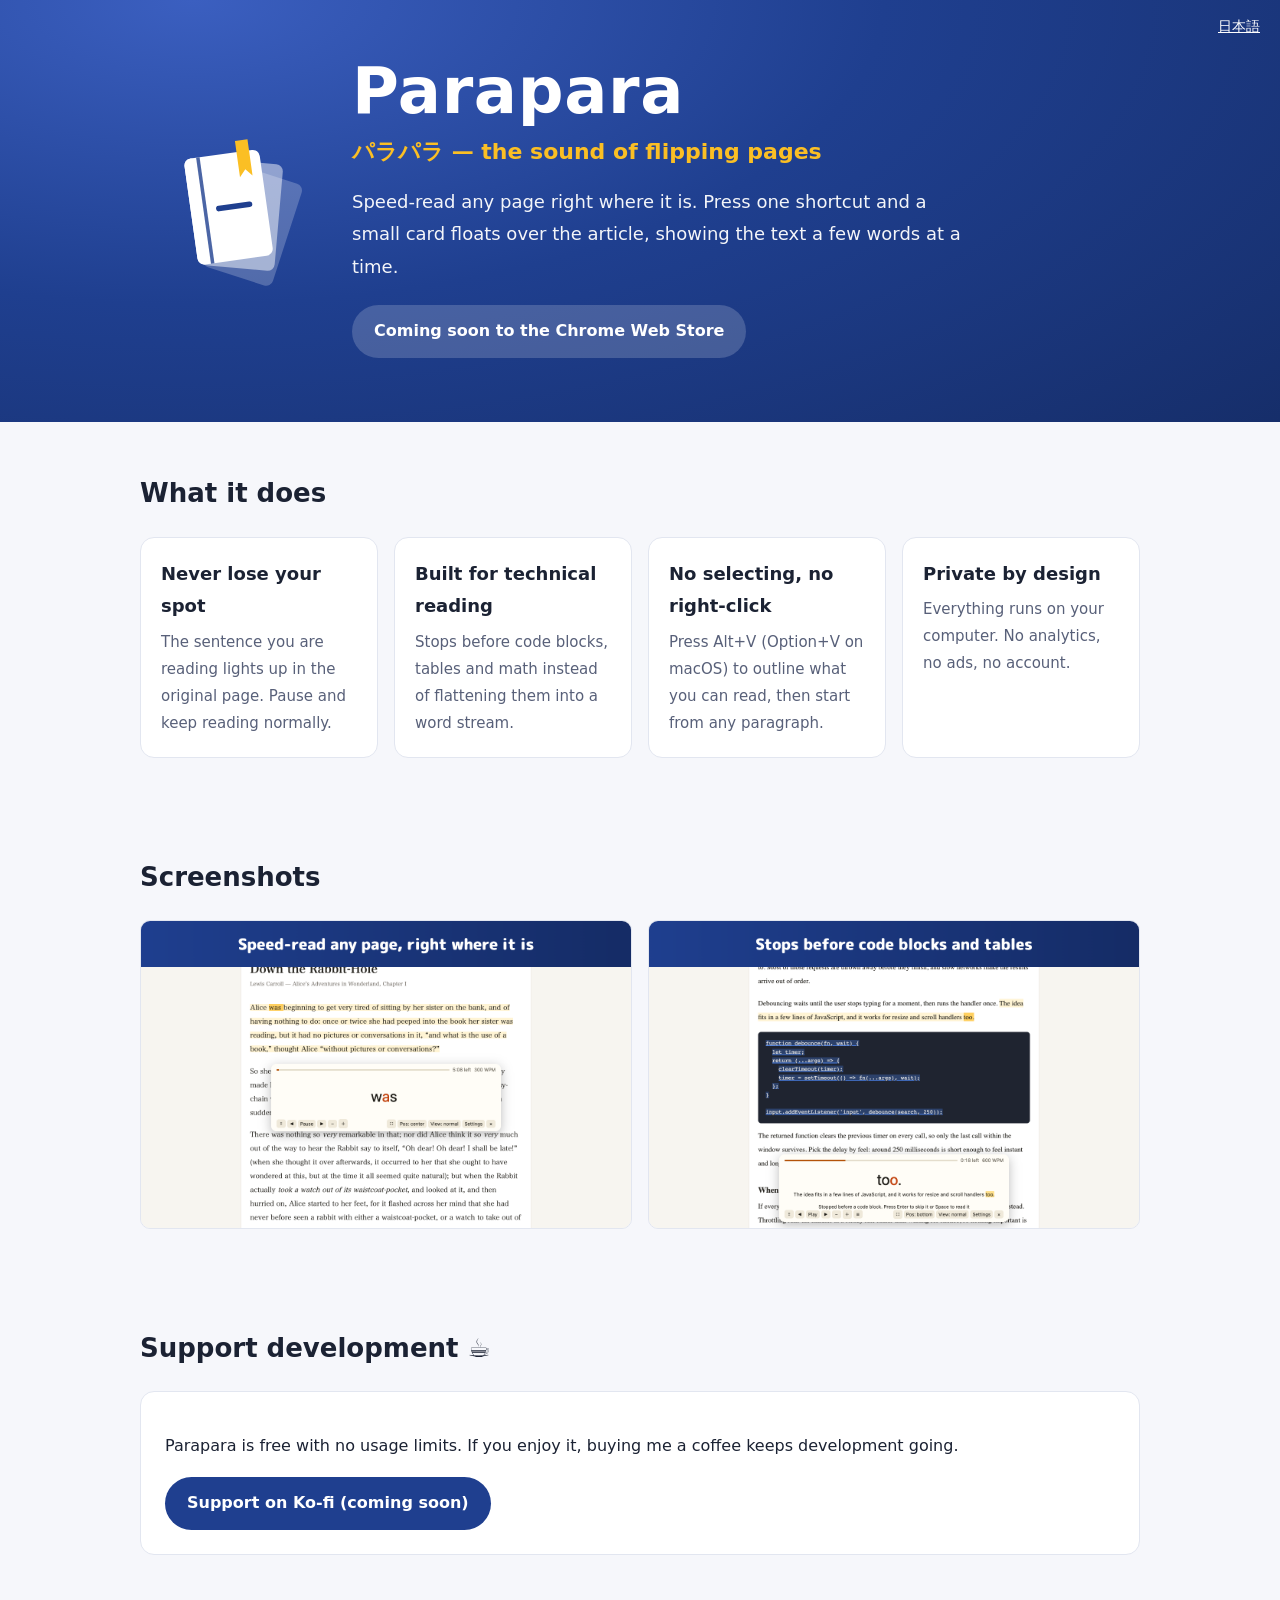
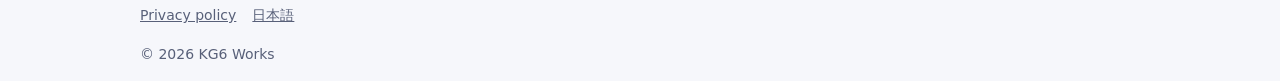
==== en/index.html @ 1e684c4f "feat: Parapara の公式ページとプライバシーポリシー（日英）を追加 - トップページ（日本語 / 英語）：機能の紹介、スクリーンショット、開発を応援する欄 - プライバシーポリシー（日本語" ====
<!doctype html>
<html lang="en">
<head>
<meta charset="utf-8">
<meta name="viewport" content="width=device-width,initial-scale=1">
<title>Parapara – Flipbook-style Speed Reader</title>
<meta name="description" content="Speed-read any web page or novel with one shortcut, right on the page. Phrase-aware Japanese, synced to the text. Nothing is sent.">
<link rel="icon" href="../assets/favicon-32.png">
<link rel="stylesheet" href="../assets/site.css">
</head>
<body>
<header class="hero" style="position:relative">
  <a class="lang" href="../">日本語</a>
  <div class="wrap">
    <img class="mark" src="../assets/mark.svg" alt="">
    <div>
      <h1>Parapara</h1>
      <div class="kana">パラパラ — the sound of flipping pages</div>
      <p>Speed-read any page right where it is. Press one shortcut and a small card floats over the article, showing the text a few words at a time.</p>
      <span class="btn soon" aria-disabled="true">Coming soon to the Chrome Web Store</span>
    </div>
  </div>
</header>
<main class="wrap">
  <section>
    <h2>What it does</h2>
    <div class="grid">
      <div class="card"><h3>Never lose your spot</h3><p>The sentence you are reading lights up in the original page. Pause and keep reading normally.</p></div>
      <div class="card"><h3>Built for technical reading</h3><p>Stops before code blocks, tables and math instead of flattening them into a word stream.</p></div>
      <div class="card"><h3>No selecting, no right-click</h3><p>Press Alt+V (Option+V on macOS) to outline what you can read, then start from any paragraph.</p></div>
      <div class="card"><h3>Private by design</h3><p>Everything runs on your computer. No analytics, no ads, no account.</p></div>
    </div>
  </section>
  <section>
    <h2>Screenshots</h2>
    <div class="shots">
      <img src="../assets/shot-en-1.png" alt="A reading card floating over a story, showing one word at a time" width="1280" height="800" loading="lazy">
      <img src="../assets/shot-en-3.png" alt="Reading paused before a code block, with the code highlighted on the page" width="1280" height="800" loading="lazy">
    </div>
  </section>
  <section>
    <h2>Support development ☕</h2>
    <div class="support">
      <p>Parapara is free with no usage limits. If you enjoy it, buying me a coffee keeps development going.</p>
      <span class="btn soon" style="background:var(--ai);color:#fff" aria-disabled="true">Support on Ko-fi (coming soon)</span>
    </div>
  </section>
</main>
<footer class="wrap">
  <a href="privacy.html">Privacy policy</a><a href="../">日本語</a>
  <p>© 2026 KG6 Works</p>
</footer>
</body>
</html>
---- assets/site.css ----
@import url("tokens.css");
:root{--bg:#f6f7fb;--fg:#1b2233;--muted:#586079;--card:#fff;--line:#e2e6f0}
@media (prefers-color-scheme:dark){:root{--bg:#10141f;--fg:#e8ebf3;--muted:#a3aac0;--card:#182033;--line:#2a3450}}
*{box-sizing:border-box}
html{-webkit-text-size-adjust:100%}
body{margin:0;background:var(--bg);color:var(--fg);font:16px/1.8 "Hiragino Sans","Noto Sans JP",system-ui,sans-serif}
a{color:inherit}
.wrap{max-width:1040px;margin:0 auto;padding:0 20px}
.hero{color:#fff;background:radial-gradient(120% 160% at 15% 0%,var(--ai-light),var(--ai) 45%,var(--ai-deep));padding:56px 0 64px}
.hero .wrap{display:flex;gap:32px;align-items:center;flex-wrap:wrap}
.hero img.mark{width:180px;height:180px;flex:none}
.hero h1{margin:0;font-size:clamp(40px,7vw,64px);line-height:1.1;letter-spacing:.01em}
.hero .kana{color:var(--yamabuki);font-weight:800;font-size:22px;margin:6px 0 14px}
.hero p{margin:0 0 22px;font-size:18px;opacity:.95;max-width:34em}
.lang{position:absolute;top:14px;right:20px;color:#fff;font-size:14px}
.btn{display:inline-block;padding:12px 22px;border-radius:999px;font-weight:700;text-decoration:none}
.btn.primary{background:#fff;color:var(--ai-deep)}
.btn.soon{background:rgba(255,255,255,.18);color:#fff;cursor:default}
section{padding:48px 0}
h2{font-size:26px;margin:0 0 20px}
.grid{display:grid;grid-template-columns:repeat(auto-fit,minmax(220px,1fr));gap:16px}
.card{background:var(--card);border:1px solid var(--line);border-radius:14px;padding:20px}
.card h3{margin:0 0 6px;font-size:18px}
.card p{margin:0;color:var(--muted);font-size:15px}
.shots{display:grid;grid-template-columns:repeat(auto-fit,minmax(300px,1fr));gap:16px}
.shots img{width:100%;height:auto;border-radius:10px;border:1px solid var(--line);display:block}
.support{background:var(--card);border:1px solid var(--line);border-radius:14px;padding:24px}
footer{padding:32px 0 48px;color:var(--muted);font-size:14px}
footer a{margin-right:16px}
.doc{max-width:760px;margin:0 auto;padding:40px 20px 64px}
.doc h1{font-size:30px;margin:0 0 8px}.doc h2{font-size:21px;margin:36px 0 10px}
.doc .meta{color:var(--muted);font-size:14px}
.todo{background:#fff4c2;color:#5b4700;padding:0 4px;border-radius:4px}
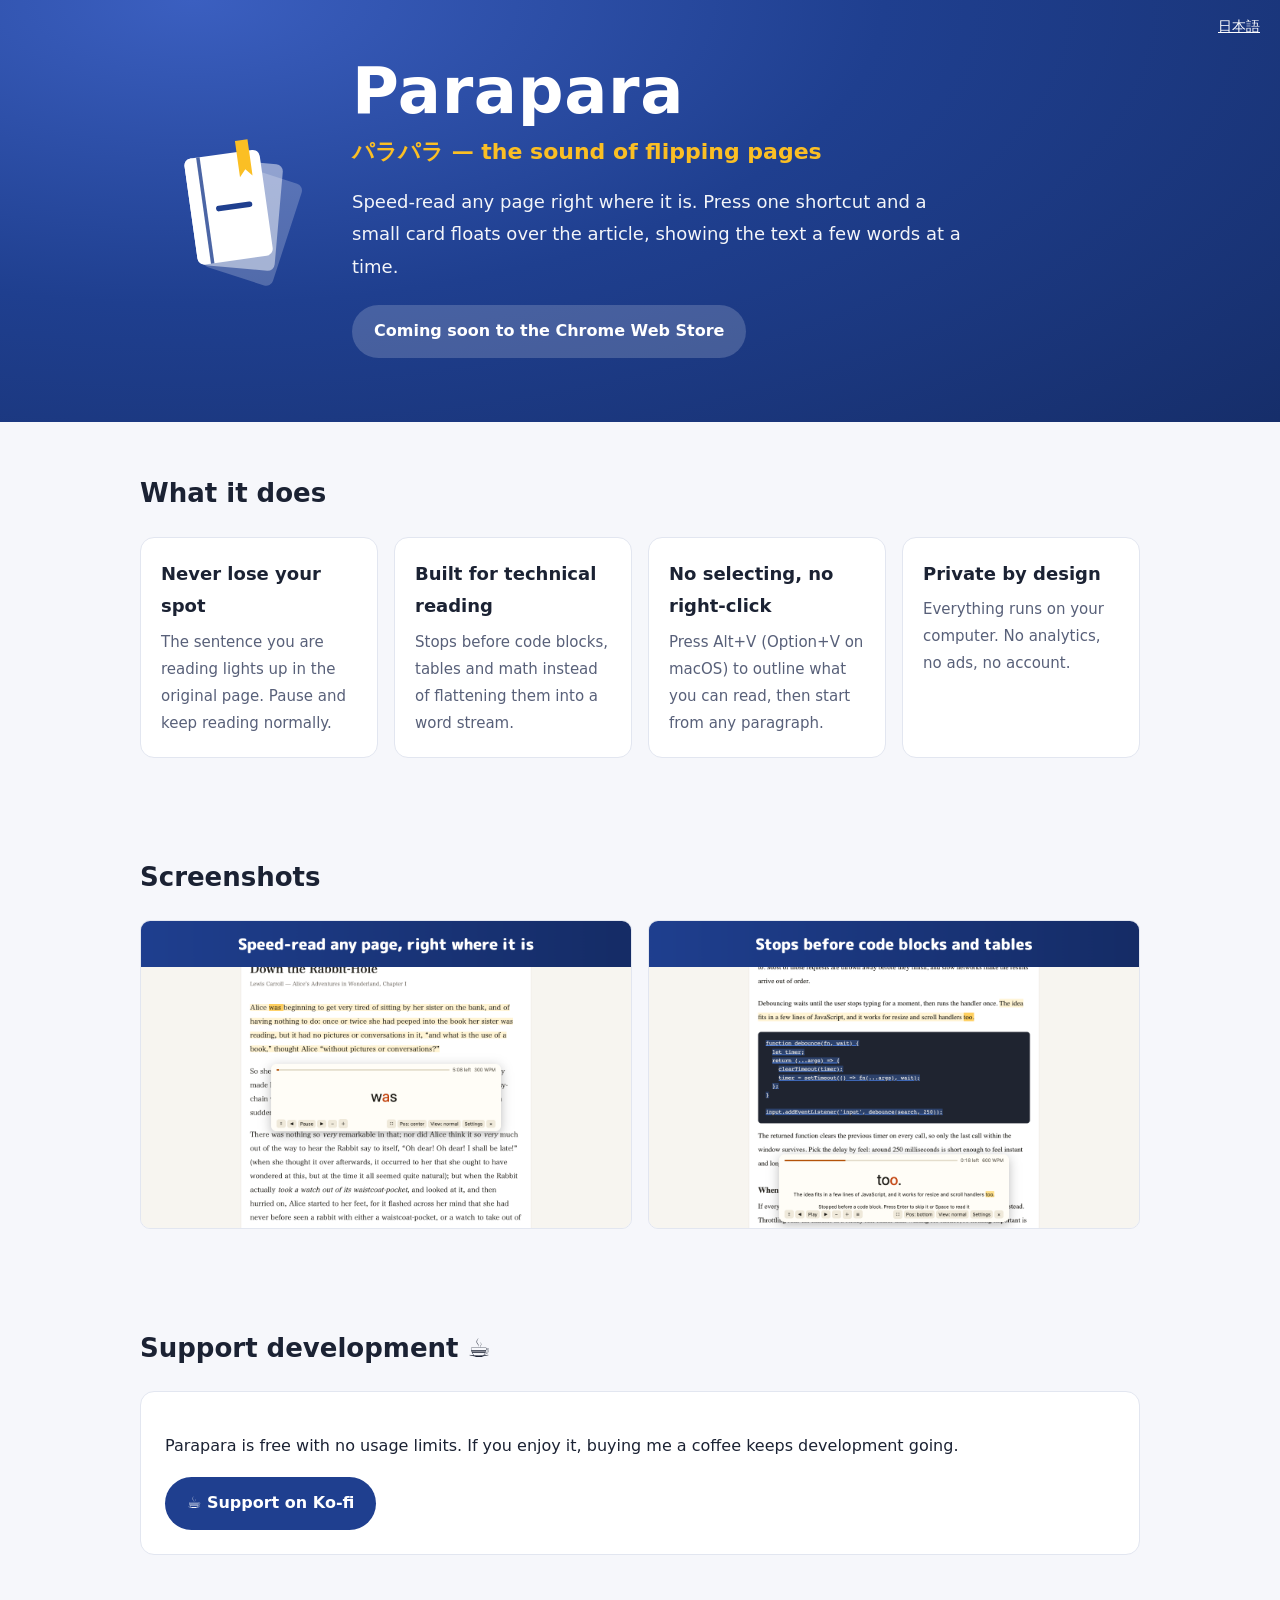
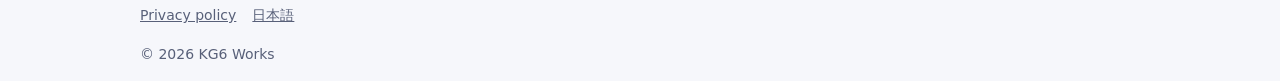
==== commit 25f271e2: "feat: 応援ボタンに OFUSE（日本語）と Ko-fi（英語）のリンクを入れる Co-Authored-By: Claude Opus 5.5 <noreply@anthropic.com>" ====
--- a/en/index.html
+++ b/en/index.html
@@ -42,7 +42,7 @@
     <h2>Support development ☕</h2>
     <div class="support">
       <p>Parapara is free with no usage limits. If you enjoy it, buying me a coffee keeps development going.</p>
-      <span class="btn soon" style="background:var(--ai);color:#fff" aria-disabled="true">Support on Ko-fi (coming soon)</span>
+      <a class="btn" style="background:var(--ai);color:#fff" href="https://ko-fi.com/timesaverdev" target="_blank" rel="noopener noreferrer">☕ Support on Ko-fi</a>
     </div>
   </section>
 </main>
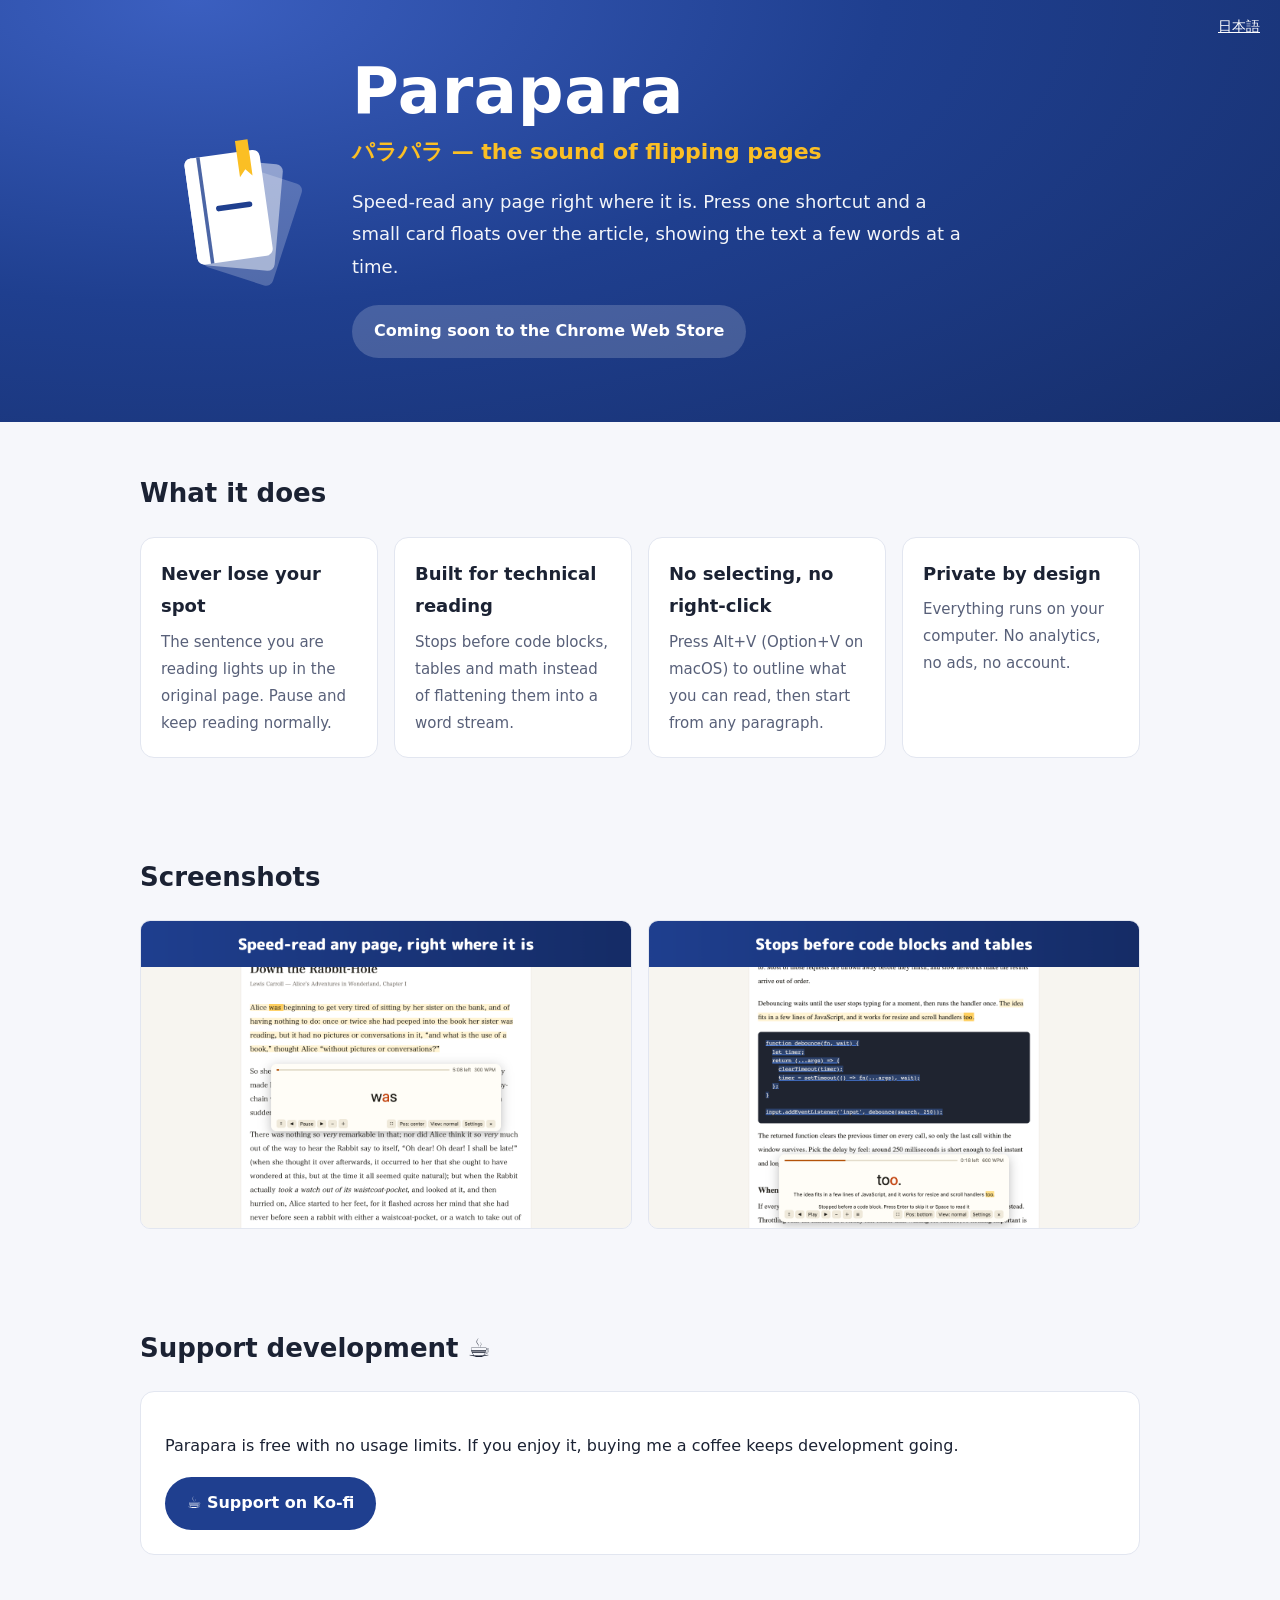
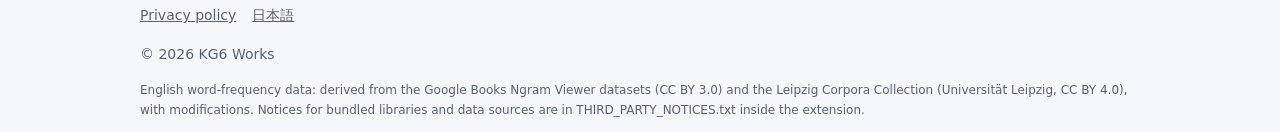
==== commit 8073dd45: "docs: 英語の語頻度データのクレジットをフッターに追加する Co-Authored-By: Claude Opus 5.5 <noreply@anthropic.com>" ====
--- a/en/index.html
+++ b/en/index.html
@@ -49,6 +49,7 @@
 <footer class="wrap">
   <a href="privacy.html">Privacy policy</a><a href="../">日本語</a>
   <p>© 2026 KG6 Works</p>
+  <p class="credit">English word-frequency data: derived from the Google Books Ngram Viewer datasets (CC BY 3.0) and the Leipzig Corpora Collection (Universität Leipzig, CC BY 4.0), with modifications. Notices for bundled libraries and data sources are in THIRD_PARTY_NOTICES.txt inside the extension.</p>
 </footer>
 </body>
 </html>
--- a/assets/site.css
+++ b/assets/site.css
@@ -27,6 +27,7 @@
 .support{background:var(--card);border:1px solid var(--line);border-radius:14px;padding:24px}
 footer{padding:32px 0 48px;color:var(--muted);font-size:14px}
 footer a{margin-right:16px}
+footer .credit{font-size:12px;line-height:1.6}
 .doc{max-width:760px;margin:0 auto;padding:40px 20px 64px}
 .doc h1{font-size:30px;margin:0 0 8px}.doc h2{font-size:21px;margin:36px 0 10px}
 .doc .meta{color:var(--muted);font-size:14px}
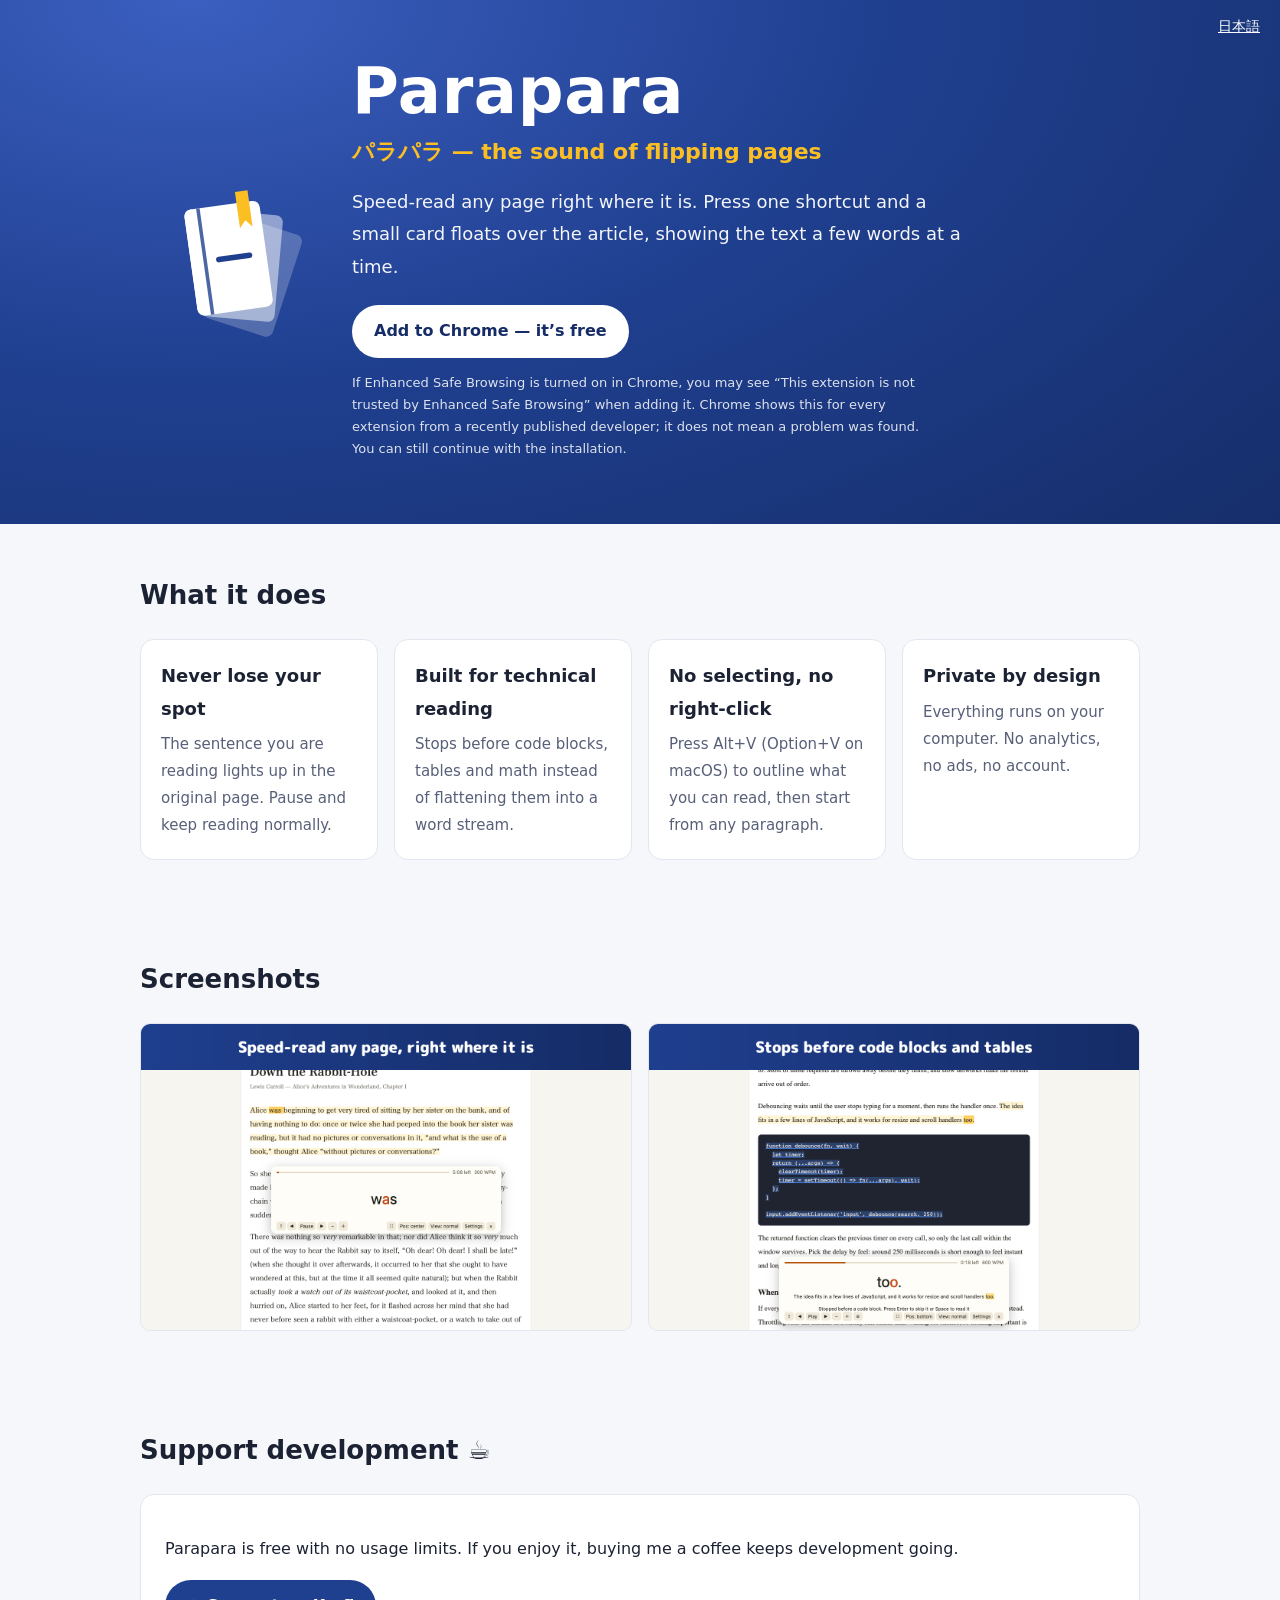
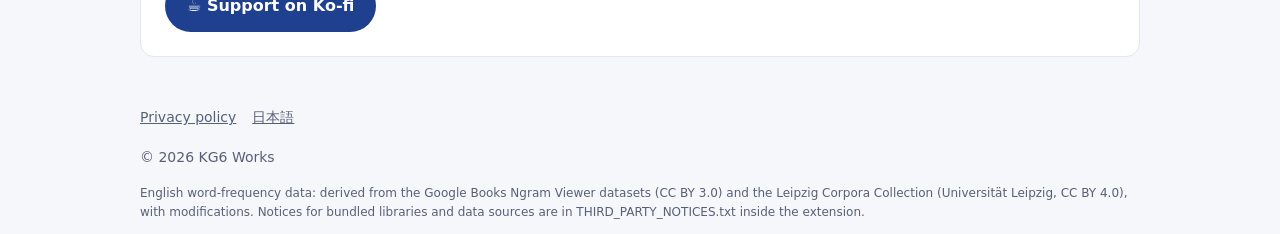
==== commit 765adb6a: "docs: ストアへのリンクと、追加時の確認画面についての案内を追加する Co-Authored-By: Claude Opus 5.5 <noreply@anthropic.com>" ====
--- a/en/index.html
+++ b/en/index.html
@@ -17,7 +17,8 @@
       <h1>Parapara</h1>
       <div class="kana">パラパラ — the sound of flipping pages</div>
       <p>Speed-read any page right where it is. Press one shortcut and a small card floats over the article, showing the text a few words at a time.</p>
-      <span class="btn soon" aria-disabled="true">Coming soon to the Chrome Web Store</span>
+      <a class="btn primary" href="https://chromewebstore.google.com/detail/fepjjglfccnngbbpddkclgfpkgofbkhd?hl=en" target="_blank" rel="noopener noreferrer">Add to Chrome — it’s free</a>
+      <p class="note">If Enhanced Safe Browsing is turned on in Chrome, you may see “This extension is not trusted by Enhanced Safe Browsing” when adding it. Chrome shows this for every extension from a recently published developer; it does not mean a problem was found. You can still continue with the installation.</p>
     </div>
   </div>
 </header>
--- a/assets/site.css
+++ b/assets/site.css
@@ -16,6 +16,7 @@
 .btn{display:inline-block;padding:12px 22px;border-radius:999px;font-weight:700;text-decoration:none}
 .btn.primary{background:#fff;color:var(--ai-deep)}
 .btn.soon{background:rgba(255,255,255,.18);color:#fff;cursor:default}
+.hero p.note{margin:14px 0 0;font-size:13px;line-height:1.7;opacity:.85;max-width:44em}
 section{padding:48px 0}
 h2{font-size:26px;margin:0 0 20px}
 .grid{display:grid;grid-template-columns:repeat(auto-fit,minmax(220px,1fr));gap:16px}
